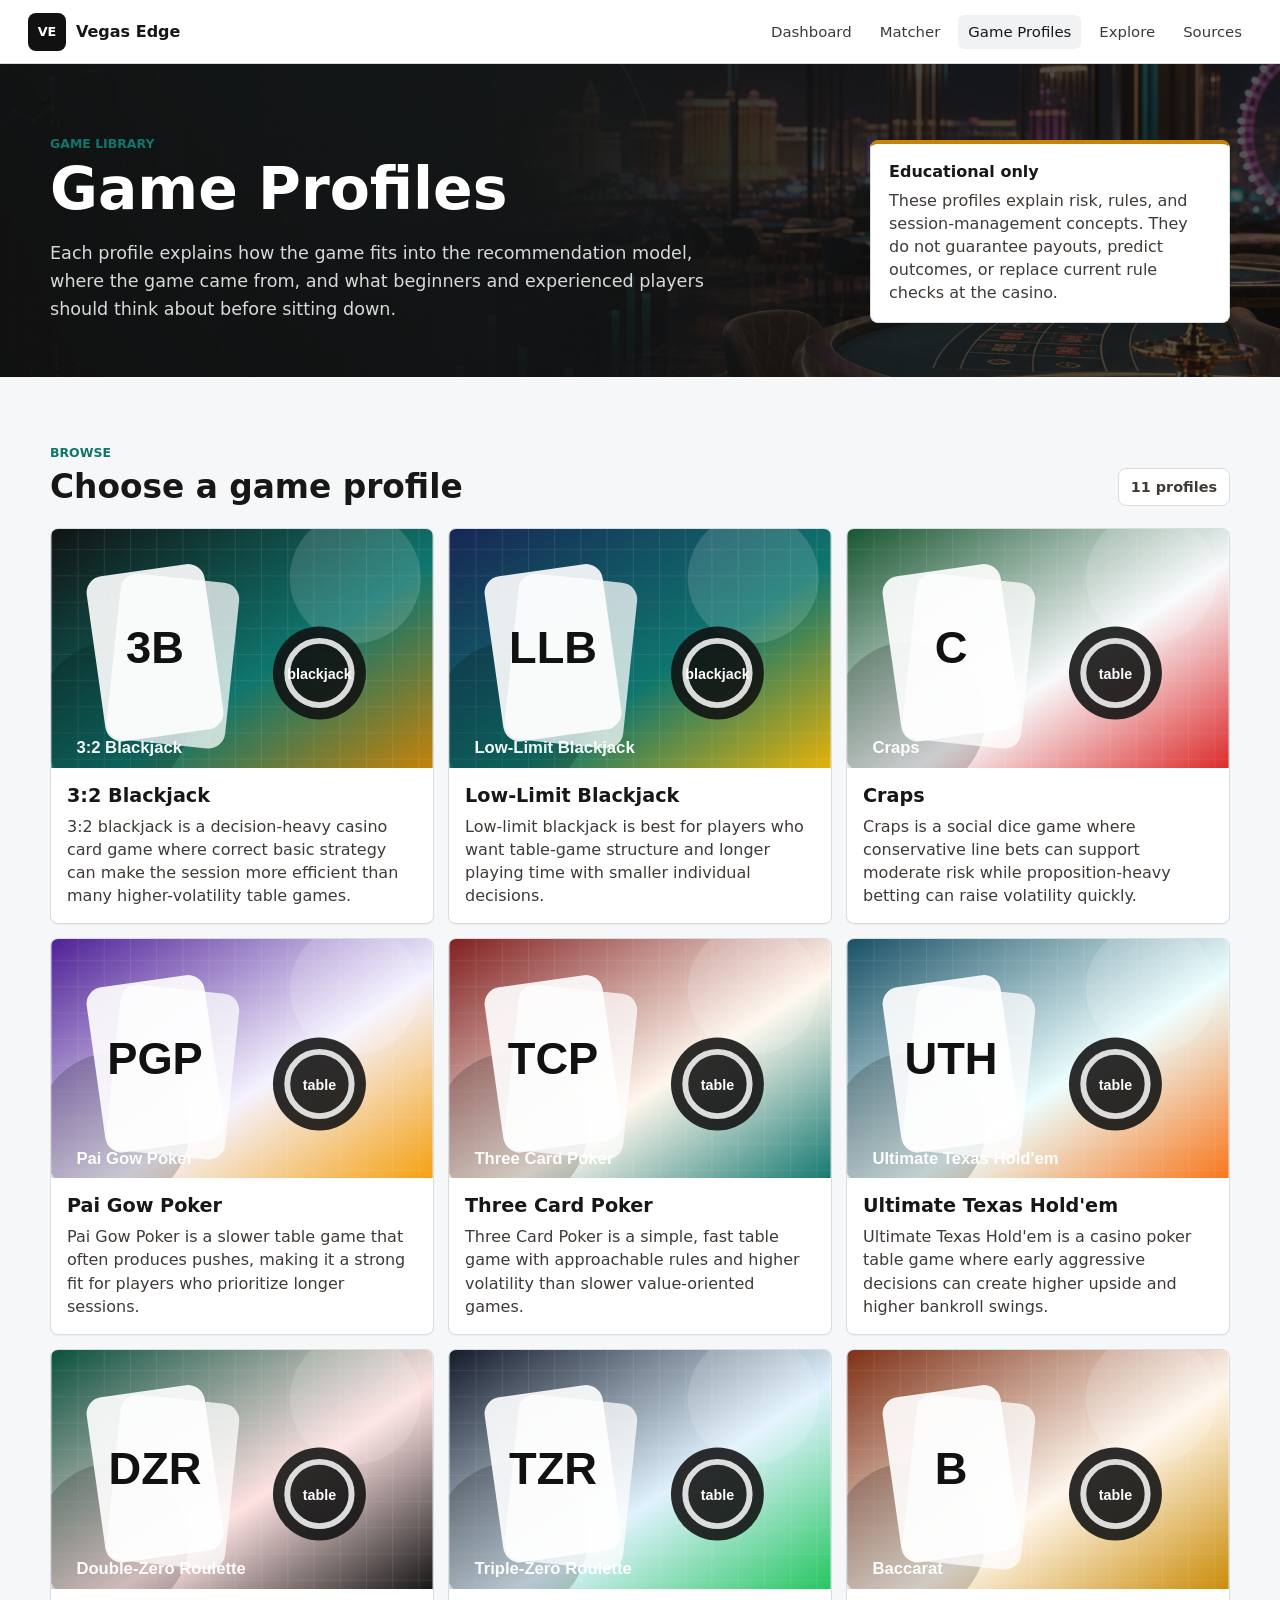
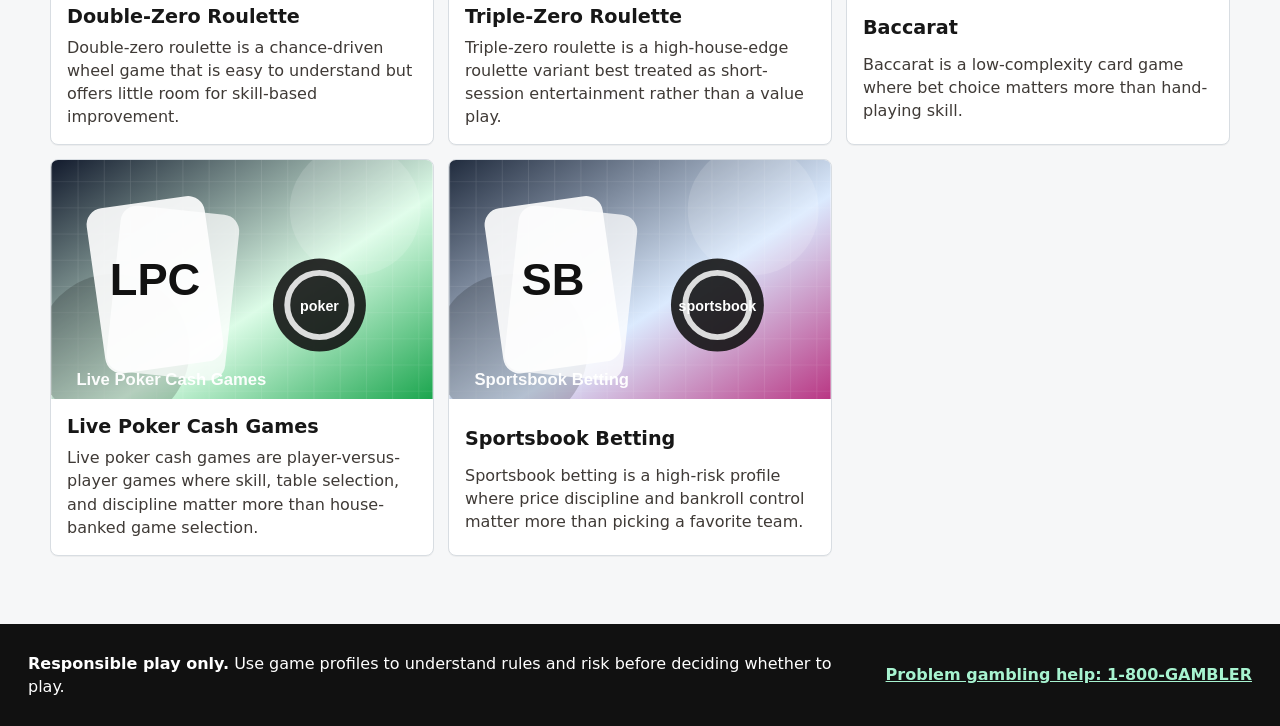
==== game-profiles.html @ fa3ef40b "Initial Draft - Game Profiles added Initial Draft - 1st cut can game profiles" ====
<!doctype html>
<html lang="en">
  <head>
    <meta charset="utf-8">
    <meta name="viewport" content="width=device-width, initial-scale=1">
    <title>Vegas Edge Game Profiles</title>
    <meta
      name="description"
      content="Educational game profiles for the Vegas Edge prototype, with summaries, history, beginner hints, and advanced strategy concepts."
    >
    <link rel="stylesheet" href="styles.css">
  </head>
  <body>
    <a class="skip-link" href="#main-content">Skip to content</a>

    <header class="site-header" aria-label="Primary">
      <div class="brand-lockup" aria-label="Vegas Edge">
        <span class="brand-mark" aria-hidden="true">VE</span>
        <span class="brand-name">Vegas Edge</span>
      </div>
      <nav class="top-nav" aria-label="Sections">
        <a href="index.html">Dashboard</a>
        <a href="recommend.html">Matcher</a>
        <a href="game-profiles.html" aria-current="page">Game Profiles</a>
        <a href="index.html#explore">Explore</a>
        <a href="index.html#sources">Sources</a>
      </nav>
    </header>

    <main id="main-content">
      <section class="profile-index-hero" aria-labelledby="profiles-title">
        <div class="section-inner profile-index-hero-inner">
          <div>
            <p class="eyebrow">Game Library</p>
            <h1 id="profiles-title">Game Profiles</h1>
            <p class="hero-copy">
              Each profile explains how the game fits into the recommendation model, where the game came from,
              and what beginners and experienced players should think about before sitting down.
            </p>
          </div>
          <div class="snapshot-card">
            <strong>Educational only</strong>
            <p>
              These profiles explain risk, rules, and session-management concepts. They do not guarantee payouts,
              predict outcomes, or replace current rule checks at the casino.
            </p>
          </div>
        </div>
      </section>

      <section class="section-block" aria-labelledby="profile-grid-title">
        <div class="section-inner">
          <div class="section-heading">
            <div>
              <p class="eyebrow">Browse</p>
              <h2 id="profile-grid-title">Choose a game profile</h2>
            </div>
            <span class="snapshot-pill" id="profile-count"></span>
          </div>
          <div class="profile-link-grid" id="game-profile-grid" aria-live="polite"></div>
        </div>
      </section>
    </main>

    <footer class="site-footer">
      <div>
        <strong>Responsible play only.</strong>
        Use game profiles to understand rules and risk before deciding whether to play.
      </div>
      <a href="https://www.ncpgambling.org/help-treatment/about-the-national-problem-gambling-helpline/" target="_blank" rel="noreferrer">
        Problem gambling help: 1-800-GAMBLER
      </a>
    </footer>

    <script src="src/data.js"></script>
    <script src="src/game-profile-content.js"></script>
    <script src="src/game-profile-images.js"></script>
    <script src="src/game-profiles.js"></script>
  </body>
</html>
---- styles.css ----
:root {
  color-scheme: light;
  --ink: #171717;
  --ink-soft: #3f3a36;
  --paper: #f6f7f8;
  --surface: #ffffff;
  --surface-strong: #f0f2f4;
  --line: #d8dde2;
  --teal: #0f766e;
  --magenta: #b83280;
  --gold: #c98208;
  --red: #bc3b22;
  --green: #28734e;
  --charcoal: #111111;
  --shadow: 0 18px 46px rgba(17, 17, 17, 0.16);
}

* {
  box-sizing: border-box;
}

html {
  scroll-behavior: smooth;
}

body {
  margin: 0;
  background: var(--paper);
  color: var(--ink);
  font-family:
    Inter, ui-sans-serif, system-ui, -apple-system, BlinkMacSystemFont, "Segoe UI",
    sans-serif;
  letter-spacing: 0;
}

a {
  color: inherit;
}

button,
input,
select {
  font: inherit;
}

.skip-link {
  position: absolute;
  left: 16px;
  top: -60px;
  z-index: 50;
  padding: 10px 14px;
  background: var(--surface);
  border: 1px solid var(--line);
  border-radius: 6px;
}

.skip-link:focus {
  top: 16px;
}

.site-header {
  position: sticky;
  top: 0;
  z-index: 20;
  display: flex;
  align-items: center;
  justify-content: space-between;
  gap: 18px;
  min-height: 64px;
  padding: 12px 28px;
  background: rgba(255, 255, 255, 0.92);
  border-bottom: 1px solid var(--line);
  backdrop-filter: blur(12px);
}

.brand-lockup {
  display: inline-flex;
  align-items: center;
  gap: 10px;
  min-width: 164px;
}

.brand-mark {
  display: grid;
  place-items: center;
  width: 38px;
  height: 38px;
  border-radius: 8px;
  background: var(--charcoal);
  color: white;
  font-size: 0.8rem;
  font-weight: 800;
}

.brand-name {
  font-weight: 800;
}

.top-nav {
  display: flex;
  align-items: center;
  gap: 8px;
  flex-wrap: wrap;
  justify-content: flex-end;
}

.top-nav a {
  padding: 8px 10px;
  border-radius: 6px;
  color: var(--ink-soft);
  font-size: 0.93rem;
  text-decoration: none;
}

.top-nav a:hover,
.top-nav a:focus-visible,
.top-nav a[aria-current="page"] {
  background: var(--surface-strong);
  color: var(--ink);
  outline: none;
}

.hero {
  position: relative;
  min-height: 620px;
  display: grid;
  align-items: end;
  overflow: hidden;
  color: white;
  background: var(--charcoal);
}

.hero-media,
.hero-media img,
.hero-shade {
  position: absolute;
  inset: 0;
}

.hero-media img {
  width: 100%;
  height: 100%;
  object-fit: cover;
}

.hero-shade {
  background:
    linear-gradient(90deg, rgba(0, 0, 0, 0.82), rgba(0, 0, 0, 0.54) 42%, rgba(0, 0, 0, 0.2)),
    linear-gradient(0deg, rgba(0, 0, 0, 0.58), rgba(0, 0, 0, 0.08) 45%);
}

.hero-content {
  position: relative;
  width: min(820px, calc(100% - 48px));
  margin: 0 auto 116px;
  padding-right: 190px;
}

.eyebrow {
  margin: 0 0 10px;
  color: var(--teal);
  font-size: 0.78rem;
  font-weight: 800;
  text-transform: uppercase;
}

.hero .eyebrow {
  color: #78f0df;
}

h1,
h2,
h3,
p {
  overflow-wrap: anywhere;
}

h1 {
  margin: 0;
  max-width: 760px;
  font-size: 4.4rem;
  line-height: 0.96;
  letter-spacing: 0;
}

.hero-copy {
  max-width: 680px;
  margin: 22px 0 0;
  color: rgba(255, 255, 255, 0.84);
  font-size: 1.1rem;
  line-height: 1.6;
}

.hero-actions {
  display: flex;
  gap: 12px;
  flex-wrap: wrap;
  margin-top: 28px;
}

.button {
  display: inline-flex;
  align-items: center;
  justify-content: center;
  min-height: 44px;
  padding: 0 18px;
  border-radius: 8px;
  font-weight: 800;
  text-decoration: none;
}

.button.primary {
  background: var(--gold);
  color: #160d02;
}

.button.secondary {
  border: 1px solid rgba(255, 255, 255, 0.44);
  color: white;
}

.hero-strip {
  position: absolute;
  left: 0;
  right: 0;
  bottom: 0;
  display: grid;
  grid-template-columns: repeat(3, 1fr);
  border-top: 1px solid rgba(255, 255, 255, 0.22);
  background: rgba(0, 0, 0, 0.5);
  backdrop-filter: blur(10px);
}

.hero-strip span {
  min-height: 64px;
  display: grid;
  place-items: center;
  padding: 12px 16px;
  border-right: 1px solid rgba(255, 255, 255, 0.18);
  color: rgba(255, 255, 255, 0.88);
  text-align: center;
  font-weight: 700;
}

.section-inner {
  width: min(1180px, calc(100% - 40px));
  margin: 0 auto;
}

.status-band {
  padding: 28px 0;
  background: var(--charcoal);
  color: white;
}

.metrics-grid {
  display: grid;
  grid-template-columns: repeat(4, minmax(0, 1fr));
  gap: 12px;
}

.metric-card,
.venue-card,
.source-card,
.game-card,
.signal-card,
.alert-card,
.run-card {
  border: 1px solid var(--line);
  border-radius: 8px;
  background: var(--surface);
  box-shadow: 0 1px 0 rgba(17, 17, 17, 0.04);
}

.metric-card {
  min-height: 154px;
  padding: 18px;
  color: var(--ink);
}

.metric-value {
  margin: 0;
  color: var(--ink);
  font-size: 2.4rem;
  line-height: 1;
  font-weight: 900;
}

.metric-card h3 {
  margin: 12px 0 8px;
  font-size: 1rem;
}

.metric-card p {
  margin: 0;
  color: var(--ink-soft);
  line-height: 1.45;
}

.metric-card[data-tone="teal"] {
  border-top: 4px solid var(--teal);
}

.metric-card[data-tone="magenta"] {
  border-top: 4px solid var(--magenta);
}

.metric-card[data-tone="gold"] {
  border-top: 4px solid var(--gold);
}

.metric-card[data-tone="red"] {
  border-top: 4px solid var(--red);
}

.section-block {
  padding: 68px 0;
}

.section-block.muted {
  background: #eceff1;
}

.section-heading {
  display: flex;
  align-items: end;
  justify-content: space-between;
  gap: 20px;
  margin-bottom: 22px;
}

h2 {
  margin: 0;
  font-size: 2.05rem;
  line-height: 1.08;
}

.snapshot-pill {
  display: inline-flex;
  align-items: center;
  min-height: 38px;
  padding: 0 12px;
  border: 1px solid var(--line);
  border-radius: 8px;
  background: var(--surface);
  color: var(--ink-soft);
  font-size: 0.9rem;
  font-weight: 700;
}

.toolbar {
  display: grid;
  grid-template-columns: minmax(220px, 1fr) 180px minmax(420px, 1.5fr);
  gap: 12px;
  align-items: end;
  margin-bottom: 18px;
}

.search-control,
.select-control,
.range-control {
  display: grid;
  gap: 6px;
  color: var(--ink-soft);
  font-size: 0.86rem;
  font-weight: 800;
}

.search-control input,
.select-control select {
  height: 44px;
  width: 100%;
  border: 1px solid var(--line);
  border-radius: 8px;
  background: var(--surface);
  color: var(--ink);
  padding: 0 12px;
}

.search-control input:focus,
.select-control select:focus,
.segment:focus-visible,
.button:focus-visible,
.source-card a:focus-visible,
.venue-card a:focus-visible,
.site-footer a:focus-visible {
  outline: 3px solid rgba(15, 118, 110, 0.28);
  outline-offset: 2px;
}

.segment-control {
  display: grid;
  grid-template-columns: repeat(6, minmax(0, 1fr));
  border: 1px solid var(--line);
  border-radius: 8px;
  overflow: hidden;
  background: var(--surface);
}

.segment {
  min-height: 44px;
  border: 0;
  border-right: 1px solid var(--line);
  background: transparent;
  color: var(--ink-soft);
  font-size: 0.88rem;
  font-weight: 800;
  cursor: pointer;
}

.segment:last-child {
  border-right: 0;
}

.segment.is-active {
  background: var(--ink);
  color: white;
}

.content-grid {
  display: grid;
  grid-template-columns: minmax(0, 1fr) 340px;
  gap: 18px;
  align-items: start;
}

.record-list {
  display: grid;
  grid-template-columns: repeat(2, minmax(0, 1fr));
  gap: 14px;
}

.venue-card {
  min-height: 360px;
  padding: 18px;
  display: grid;
  align-content: start;
  gap: 14px;
}

.venue-topline {
  display: flex;
  align-items: start;
  justify-content: space-between;
  gap: 12px;
}

.venue-card h3 {
  margin: 0;
  font-size: 1.25rem;
}

.region-tag {
  flex: 0 0 auto;
  padding: 5px 8px;
  border-radius: 6px;
  background: var(--surface-strong);
  color: var(--ink-soft);
  font-size: 0.78rem;
  font-weight: 900;
}

.tag-row,
.source-links,
.score-row {
  display: flex;
  flex-wrap: wrap;
  gap: 6px;
}

.tag {
  padding: 5px 8px;
  border: 1px solid var(--line);
  border-radius: 6px;
  color: var(--ink-soft);
  font-size: 0.78rem;
  font-weight: 800;
}

.score-row {
  display: grid;
  grid-template-columns: repeat(4, minmax(0, 1fr));
  gap: 8px;
}

.score {
  display: grid;
  gap: 5px;
}

.score span {
  font-size: 0.72rem;
  color: var(--ink-soft);
  font-weight: 800;
}

.score-bar {
  height: 8px;
  border-radius: 999px;
  background: var(--surface-strong);
  overflow: hidden;
}

.score-bar b {
  display: block;
  height: 100%;
  width: calc(var(--score) * 20%);
  background: var(--teal);
}

.venue-card ul {
  margin: 0;
  padding-left: 18px;
  color: var(--ink-soft);
  line-height: 1.45;
}

.source-links a {
  padding: 6px 8px;
  border-radius: 6px;
  background: #f4f5f6;
  color: var(--ink);
  font-size: 0.78rem;
  font-weight: 900;
  text-decoration: none;
}

.empty-state {
  grid-column: 1 / -1;
  padding: 26px;
  border: 1px dashed var(--line);
  border-radius: 8px;
  background: var(--surface);
  color: var(--ink-soft);
}

.insight-panel {
  position: sticky;
  top: 88px;
  padding: 18px;
  border: 1px solid var(--line);
  border-radius: 8px;
  background: var(--surface);
}

.insight-panel h3 {
  margin: 0 0 12px;
}

.signal-card,
.alert-card {
  padding: 14px;
  box-shadow: none;
}

.signal-card + .signal-card,
.alert-card + .alert-card {
  margin-top: 10px;
}

.signal-card strong,
.alert-card strong {
  display: block;
  margin-bottom: 6px;
}

.signal-card p,
.alert-card p {
  margin: 0;
  color: var(--ink-soft);
  line-height: 1.45;
}

.data-alerts {
  margin-top: 14px;
}

.alert-card {
  border-left: 4px solid var(--red);
}

.route-layout {
  display: grid;
  grid-template-columns: 340px minmax(0, 1fr);
  gap: 18px;
  align-items: start;
}

.planner-panel {
  display: grid;
  gap: 18px;
  padding: 18px;
  border: 1px solid var(--line);
  border-radius: 8px;
  background: var(--surface);
}

fieldset {
  display: grid;
  gap: 10px;
  margin: 0;
  padding: 0;
  border: 0;
}

legend {
  margin-bottom: 10px;
  color: var(--ink);
  font-weight: 900;
}

fieldset label {
  display: flex;
  align-items: center;
  gap: 8px;
  color: var(--ink-soft);
  font-weight: 700;
}

input[type="radio"],
input[type="checkbox"] {
  width: 18px;
  height: 18px;
  accent-color: var(--teal);
}

input[type="range"] {
  width: 100%;
  accent-color: var(--teal);
}

.run-sheet {
  display: grid;
  grid-template-columns: repeat(2, minmax(0, 1fr));
  gap: 14px;
}

.run-card {
  min-height: 240px;
  padding: 18px;
}

.run-card small {
  display: inline-flex;
  align-items: center;
  min-height: 26px;
  padding: 0 8px;
  border-radius: 6px;
  background: var(--charcoal);
  color: white;
  font-weight: 900;
}

.run-card h3 {
  margin: 12px 0 8px;
}

.run-card p {
  margin: 0;
  color: var(--ink-soft);
  line-height: 1.5;
}

.run-card .tag-row {
  margin-top: 14px;
}

.game-grid {
  display: grid;
  grid-template-columns: repeat(4, minmax(0, 1fr));
  gap: 12px;
}

.game-card {
  min-height: 136px;
  padding: 16px;
}

.game-card h3 {
  margin: 0 0 12px;
  font-size: 1rem;
}

.game-card .count {
  margin: 0;
  color: var(--teal);
  font-size: 2rem;
  font-weight: 900;
}

.game-card p {
  margin: 6px 0 0;
  color: var(--ink-soft);
}

.source-grid {
  display: grid;
  grid-template-columns: repeat(2, minmax(0, 1fr));
  gap: 14px;
}

.source-card {
  min-height: 260px;
  padding: 18px;
}

.source-card h3 {
  margin: 0 0 8px;
}

.source-card p {
  color: var(--ink-soft);
  line-height: 1.5;
}

.source-card a {
  display: inline-flex;
  align-items: center;
  min-height: 36px;
  padding: 0 10px;
  border-radius: 6px;
  background: var(--ink);
  color: white;
  font-weight: 900;
  text-decoration: none;
}

.site-footer {
  display: flex;
  align-items: center;
  justify-content: space-between;
  gap: 18px;
  padding: 28px;
  background: var(--charcoal);
  color: white;
  line-height: 1.45;
}

.site-footer a {
  flex: 0 0 auto;
  color: #a7f3d0;
  font-weight: 900;
}

.matcher-hero {
  padding: 72px 0 54px;
  background:
    linear-gradient(90deg, rgba(17, 17, 17, 0.94), rgba(17, 17, 17, 0.76)),
    url("assets/vegas-edge-hero.png") center / cover;
  color: white;
}

.matcher-hero-inner {
  display: grid;
  grid-template-columns: minmax(0, 1fr) 340px;
  gap: 28px;
  align-items: end;
}

.matcher-hero h1 {
  max-width: 900px;
  font-size: 3.65rem;
}

.snapshot-card,
.profile-summary,
.method-card,
.match-card {
  border: 1px solid var(--line);
  border-radius: 8px;
  background: var(--surface);
  box-shadow: 0 1px 0 rgba(17, 17, 17, 0.04);
}

.snapshot-card {
  padding: 18px;
  color: var(--ink);
  border-top: 4px solid var(--gold);
}

.snapshot-card p {
  margin: 8px 0 0;
  color: var(--ink-soft);
  line-height: 1.45;
}

.matcher-layout {
  display: grid;
  grid-template-columns: 340px minmax(0, 1fr);
  gap: 18px;
  align-items: start;
}

.recommend-form {
  position: sticky;
  top: 88px;
  display: grid;
  gap: 18px;
  padding: 18px;
  border: 1px solid var(--line);
  border-radius: 8px;
  background: var(--surface);
}

.compact-heading {
  margin-bottom: 0;
}

.range-title {
  color: var(--ink-soft);
}

.range-labels {
  display: grid;
  grid-template-columns: 1fr auto 1fr;
  gap: 10px;
  align-items: center;
  color: var(--ink-soft);
  font-size: 0.78rem;
}

.range-labels strong {
  color: var(--ink);
  text-align: center;
}

.range-labels span:last-child {
  text-align: right;
}

.profile-summary {
  padding: 14px;
  border-left: 4px solid var(--teal);
}

.profile-summary strong {
  display: block;
  margin-bottom: 6px;
}

.profile-summary p {
  margin: 0 0 6px;
  color: var(--ink-soft);
  line-height: 1.45;
}

.profile-summary p:last-child {
  margin-bottom: 0;
}

.recommend-results {
  min-width: 0;
}

.result-header {
  display: flex;
  justify-content: space-between;
  gap: 18px;
  align-items: end;
  margin-bottom: 18px;
}

.recommend-columns {
  display: grid;
  grid-template-columns: repeat(2, minmax(0, 1fr));
  gap: 14px;
  align-items: start;
}

.recommend-columns > div > h3 {
  margin: 0 0 10px;
}

.recommend-list {
  display: grid;
  gap: 12px;
}

.match-card {
  display: grid;
  gap: 14px;
  padding: 18px;
  min-height: 300px;
}

.match-card-top {
  display: flex;
  align-items: center;
  gap: 10px;
}

.match-card h3 {
  margin: 0;
  font-size: 1.22rem;
}

.match-card p {
  margin: 0;
  color: var(--ink-soft);
  line-height: 1.48;
}

.rank-pill {
  display: inline-flex;
  align-items: center;
  justify-content: center;
  min-width: 34px;
  min-height: 28px;
  padding: 0 8px;
  border-radius: 6px;
  background: var(--charcoal);
  color: white;
  font-size: 0.78rem;
  font-weight: 900;
}

.caveat {
  padding: 10px;
  border-left: 4px solid var(--gold);
  background: #fbf7ed;
}

.method-grid {
  display: grid;
  grid-template-columns: 1.2fr repeat(4, minmax(0, 1fr));
  gap: 14px;
}

.method-card {
  padding: 16px;
}

.method-card h3 {
  margin: 0 0 8px;
}

.method-card p {
  margin: 0;
  color: var(--ink-soft);
  line-height: 1.45;
}

.profile-index-hero,
.profile-detail-hero {
  padding: 72px 0 54px;
  background:
    linear-gradient(90deg, rgba(17, 17, 17, 0.94), rgba(17, 17, 17, 0.7)),
    url("assets/vegas-edge-hero.png") center / cover;
  color: white;
}

.profile-index-hero-inner,
.profile-detail-hero-inner {
  display: grid;
  grid-template-columns: minmax(0, 1fr) 360px;
  gap: 28px;
  align-items: end;
}

.profile-index-hero h1,
.profile-detail-hero h1 {
  max-width: 900px;
  font-size: 3.65rem;
}

.profile-link-grid {
  display: grid;
  grid-template-columns: repeat(3, minmax(0, 1fr));
  gap: 14px;
}

.profile-link-card {
  display: grid;
  min-height: 390px;
  overflow: hidden;
  border: 1px solid var(--line);
  border-radius: 8px;
  background: var(--surface);
  color: var(--ink);
  text-decoration: none;
  box-shadow: 0 1px 0 rgba(17, 17, 17, 0.04);
}

.profile-link-card:hover,
.profile-link-card:focus-visible {
  transform: translateY(-2px);
  box-shadow: var(--shadow);
  outline: none;
}

.profile-link-card img {
  width: 100%;
  aspect-ratio: 16 / 10;
  object-fit: cover;
  display: block;
}

.profile-link-body {
  display: grid;
  gap: 8px;
  padding: 16px;
}

.profile-link-body strong {
  font-size: 1.2rem;
}

.profile-link-body span {
  color: var(--ink-soft);
  line-height: 1.45;
}

.profile-detail-image {
  width: 100%;
  border: 1px solid rgba(255, 255, 255, 0.28);
  border-radius: 8px;
  box-shadow: var(--shadow);
}

.back-link {
  display: inline-flex;
  align-items: center;
  min-height: 36px;
  margin-bottom: 18px;
  padding: 0 10px;
  border: 1px solid rgba(255, 255, 255, 0.38);
  border-radius: 6px;
  color: white;
  font-weight: 900;
  text-decoration: none;
}

.profile-detail-layout {
  display: grid;
  grid-template-columns: minmax(0, 1fr) 320px;
  gap: 18px;
  align-items: start;
}

.profile-article,
.profile-facts {
  border: 1px solid var(--line);
  border-radius: 8px;
  background: var(--surface);
}

.profile-article {
  padding: 26px;
}

.profile-article section + section {
  margin-top: 30px;
  padding-top: 28px;
  border-top: 1px solid var(--line);
}

.profile-article h2,
.profile-facts h2 {
  margin: 0 0 12px;
  font-size: 1.35rem;
}

.profile-article p {
  margin: 0;
  color: var(--ink-soft);
  line-height: 1.62;
}

.profile-article p + p {
  margin-top: 14px;
}

.lead-sentence {
  color: var(--ink);
  font-size: 1.18rem;
  font-weight: 800;
}

.profile-facts {
  position: sticky;
  top: 88px;
  display: grid;
  gap: 18px;
  padding: 18px;
}

.vertical-score-row {
  grid-template-columns: 1fr;
}

.profile-source-links {
  display: grid;
}

.profile-source-links a {
  justify-content: center;
}

@media (max-width: 1080px) {
  h1 {
    font-size: 3.35rem;
  }

  .hero-content {
    padding-right: 0;
  }

  .metrics-grid,
  .game-grid {
    grid-template-columns: repeat(2, minmax(0, 1fr));
  }

  .toolbar,
  .content-grid,
  .route-layout,
  .matcher-hero-inner,
  .matcher-layout,
  .recommend-columns,
  .method-grid,
  .profile-index-hero-inner,
  .profile-detail-hero-inner,
  .profile-detail-layout {
    grid-template-columns: 1fr;
  }

  .insight-panel,
  .recommend-form,
  .profile-facts {
    position: static;
  }

  .profile-link-grid {
    grid-template-columns: repeat(2, minmax(0, 1fr));
  }
}

@media (max-width: 760px) {
  .site-header,
  .section-heading,
  .site-footer {
    align-items: flex-start;
    flex-direction: column;
  }

  .top-nav {
    justify-content: flex-start;
  }

  .hero {
    min-height: 700px;
  }

  .hero-content {
    width: min(100% - 32px, 680px);
    margin-bottom: 188px;
  }

  h1 {
    font-size: 2.55rem;
    line-height: 1.02;
  }

  .hero-copy {
    font-size: 1rem;
  }

  .hero-strip {
    grid-template-columns: 1fr;
  }

  .hero-strip span {
    min-height: 48px;
    border-right: 0;
    border-bottom: 1px solid rgba(255, 255, 255, 0.18);
  }

  .metrics-grid,
  .record-list,
  .run-sheet,
  .game-grid,
  .source-grid,
  .recommend-columns,
  .profile-link-grid,
  .segment-control {
    grid-template-columns: 1fr;
  }

  .segment {
    border-right: 0;
    border-bottom: 1px solid var(--line);
  }

  .segment:last-child {
    border-bottom: 0;
  }

  .score-row {
    grid-template-columns: repeat(2, minmax(0, 1fr));
  }

  .matcher-hero {
    padding: 52px 0 42px;
  }

  .matcher-hero h1 {
    font-size: 2.55rem;
  }

  .profile-index-hero,
  .profile-detail-hero {
    padding: 52px 0 42px;
  }

  .profile-index-hero h1,
  .profile-detail-hero h1 {
    font-size: 2.55rem;
  }

  .result-header {
    align-items: flex-start;
    flex-direction: column;
  }

  .range-labels {
    grid-template-columns: 1fr;
  }

  .range-labels strong,
  .range-labels span:last-child {
    text-align: left;
  }
}

@media (max-width: 430px) {
  .site-header {
    padding: 12px 16px;
  }

  .section-inner {
    width: min(100% - 24px, 1180px);
  }

  h1 {
    font-size: 2.15rem;
  }

  h2 {
    font-size: 1.65rem;
  }

  .hero-actions {
    flex-direction: column;
  }

  .button {
    width: 100%;
  }
}
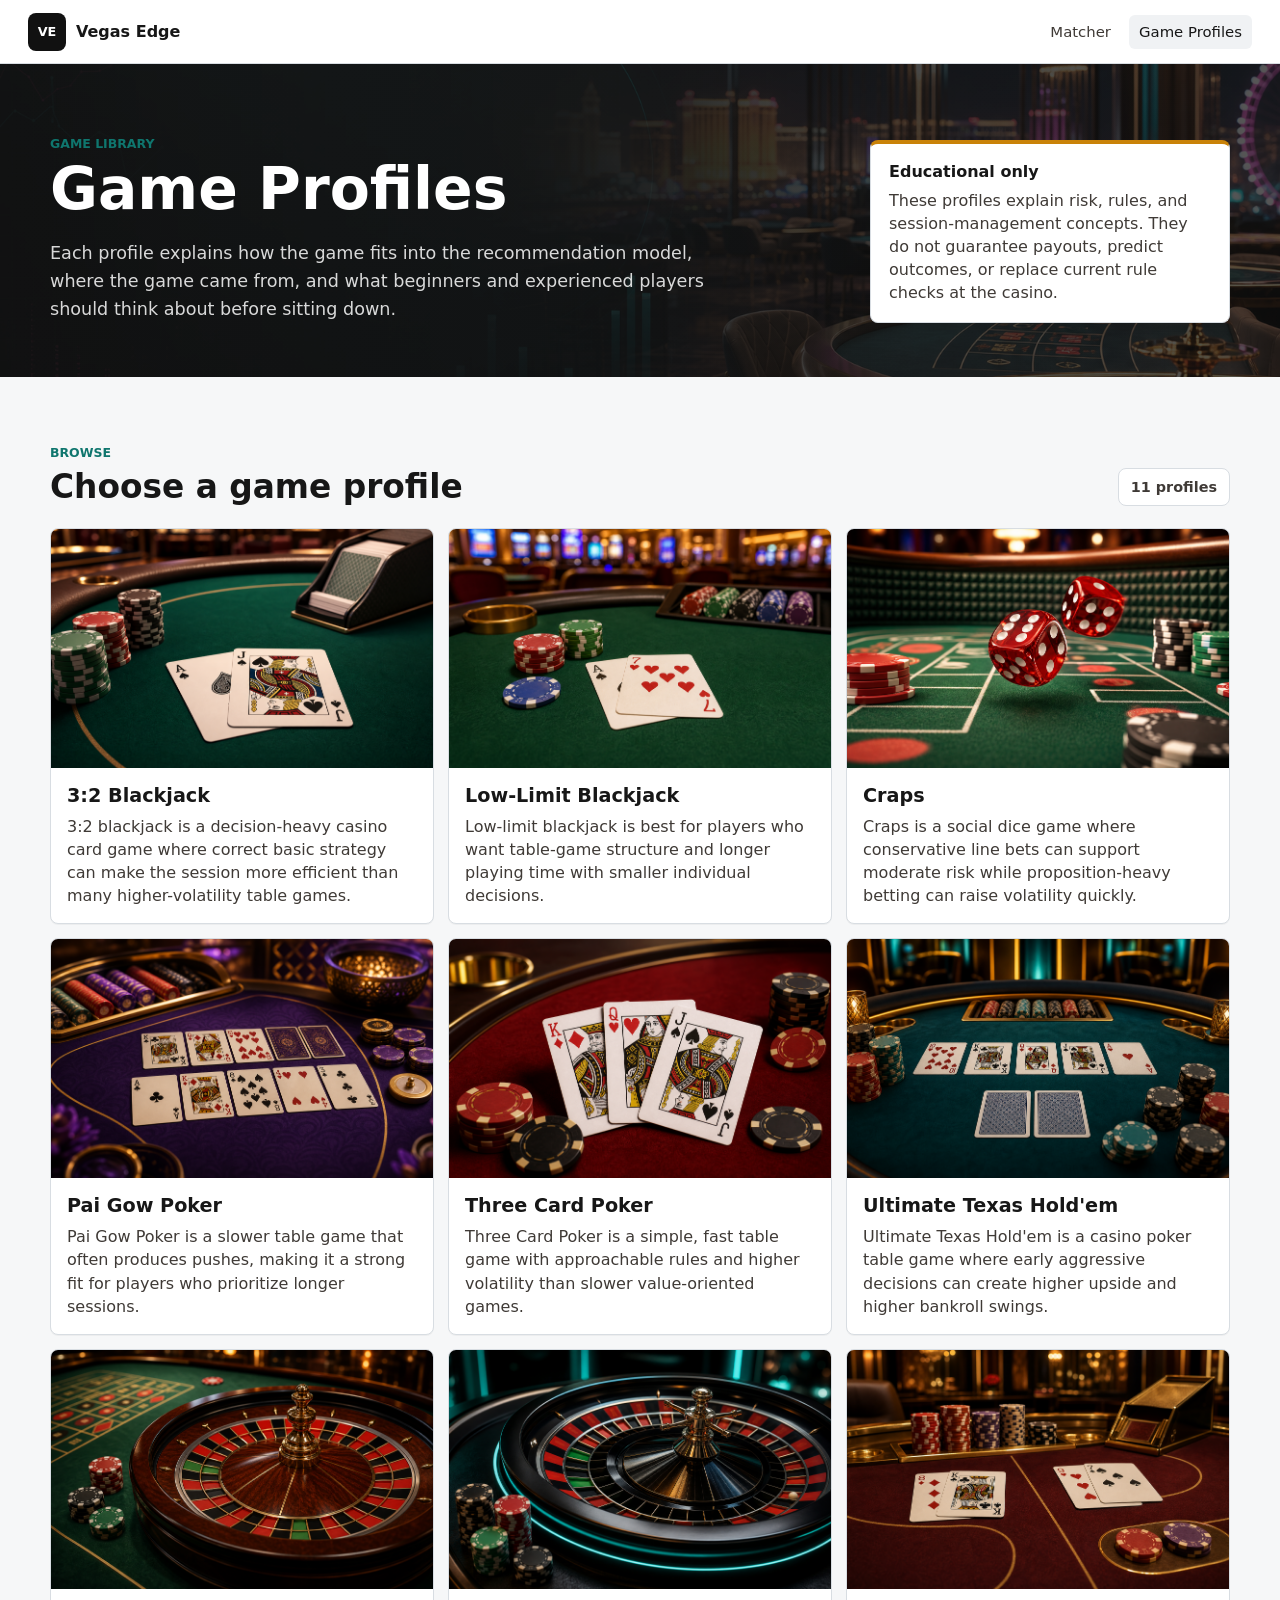
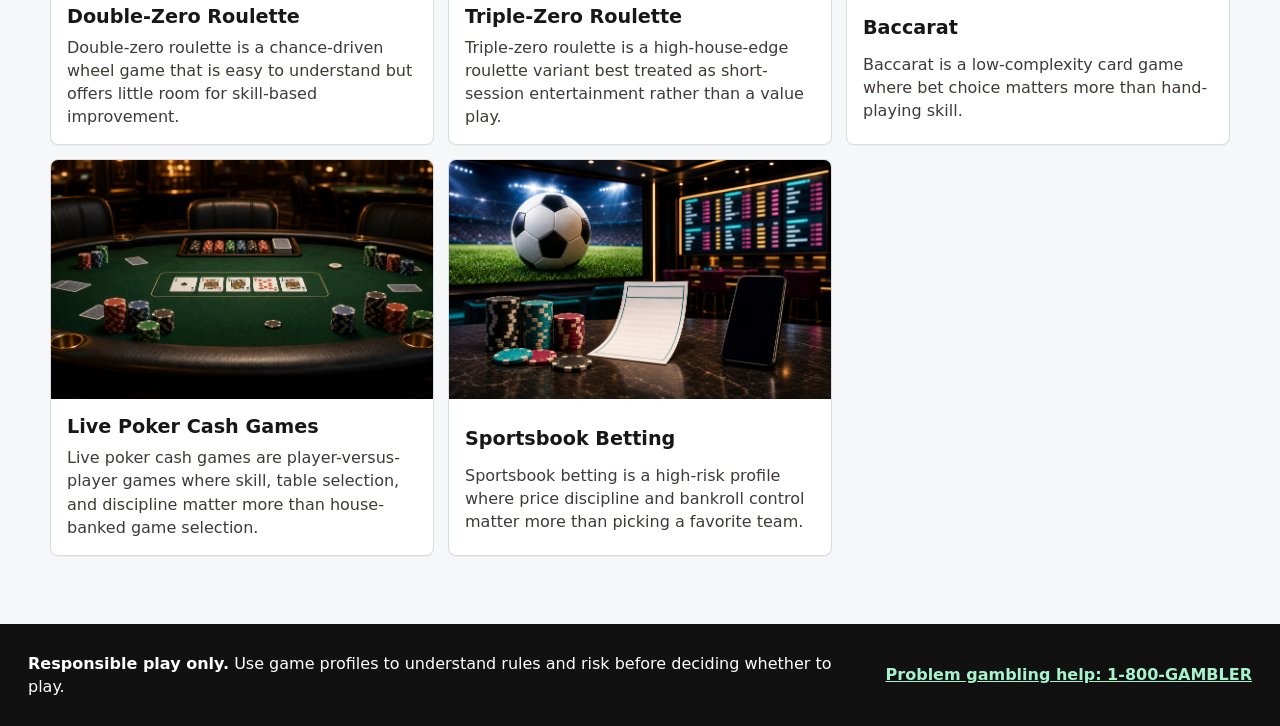
==== commit 43f16f64: "Removed Confusing Pages from App Removed Confusing Pages from App" ====
--- a/game-profiles.html
+++ b/game-profiles.html
@@ -19,11 +19,8 @@
         <span class="brand-name">Vegas Edge</span>
       </div>
       <nav class="top-nav" aria-label="Sections">
-        <a href="index.html">Dashboard</a>
-        <a href="recommend.html">Matcher</a>
+        <a href="index.html">Matcher</a>
         <a href="game-profiles.html" aria-current="page">Game Profiles</a>
-        <a href="index.html#explore">Explore</a>
-        <a href="index.html#sources">Sources</a>
       </nav>
     </header>
 
--- a/styles.css
+++ b/styles.css
@@ -889,6 +889,25 @@
   gap: 10px;
 }
 
+.match-title-link {
+  display: inline-flex;
+  align-items: center;
+  gap: 10px;
+  color: inherit;
+  text-decoration: none;
+}
+
+.match-title-link:hover h3,
+.match-title-link:focus-visible h3 {
+  color: var(--teal);
+}
+
+.match-title-link:focus-visible {
+  outline: 3px solid rgba(15, 118, 110, 0.28);
+  outline-offset: 3px;
+  border-radius: 6px;
+}
+
 .match-card h3 {
   margin: 0;
   font-size: 1.22rem;
